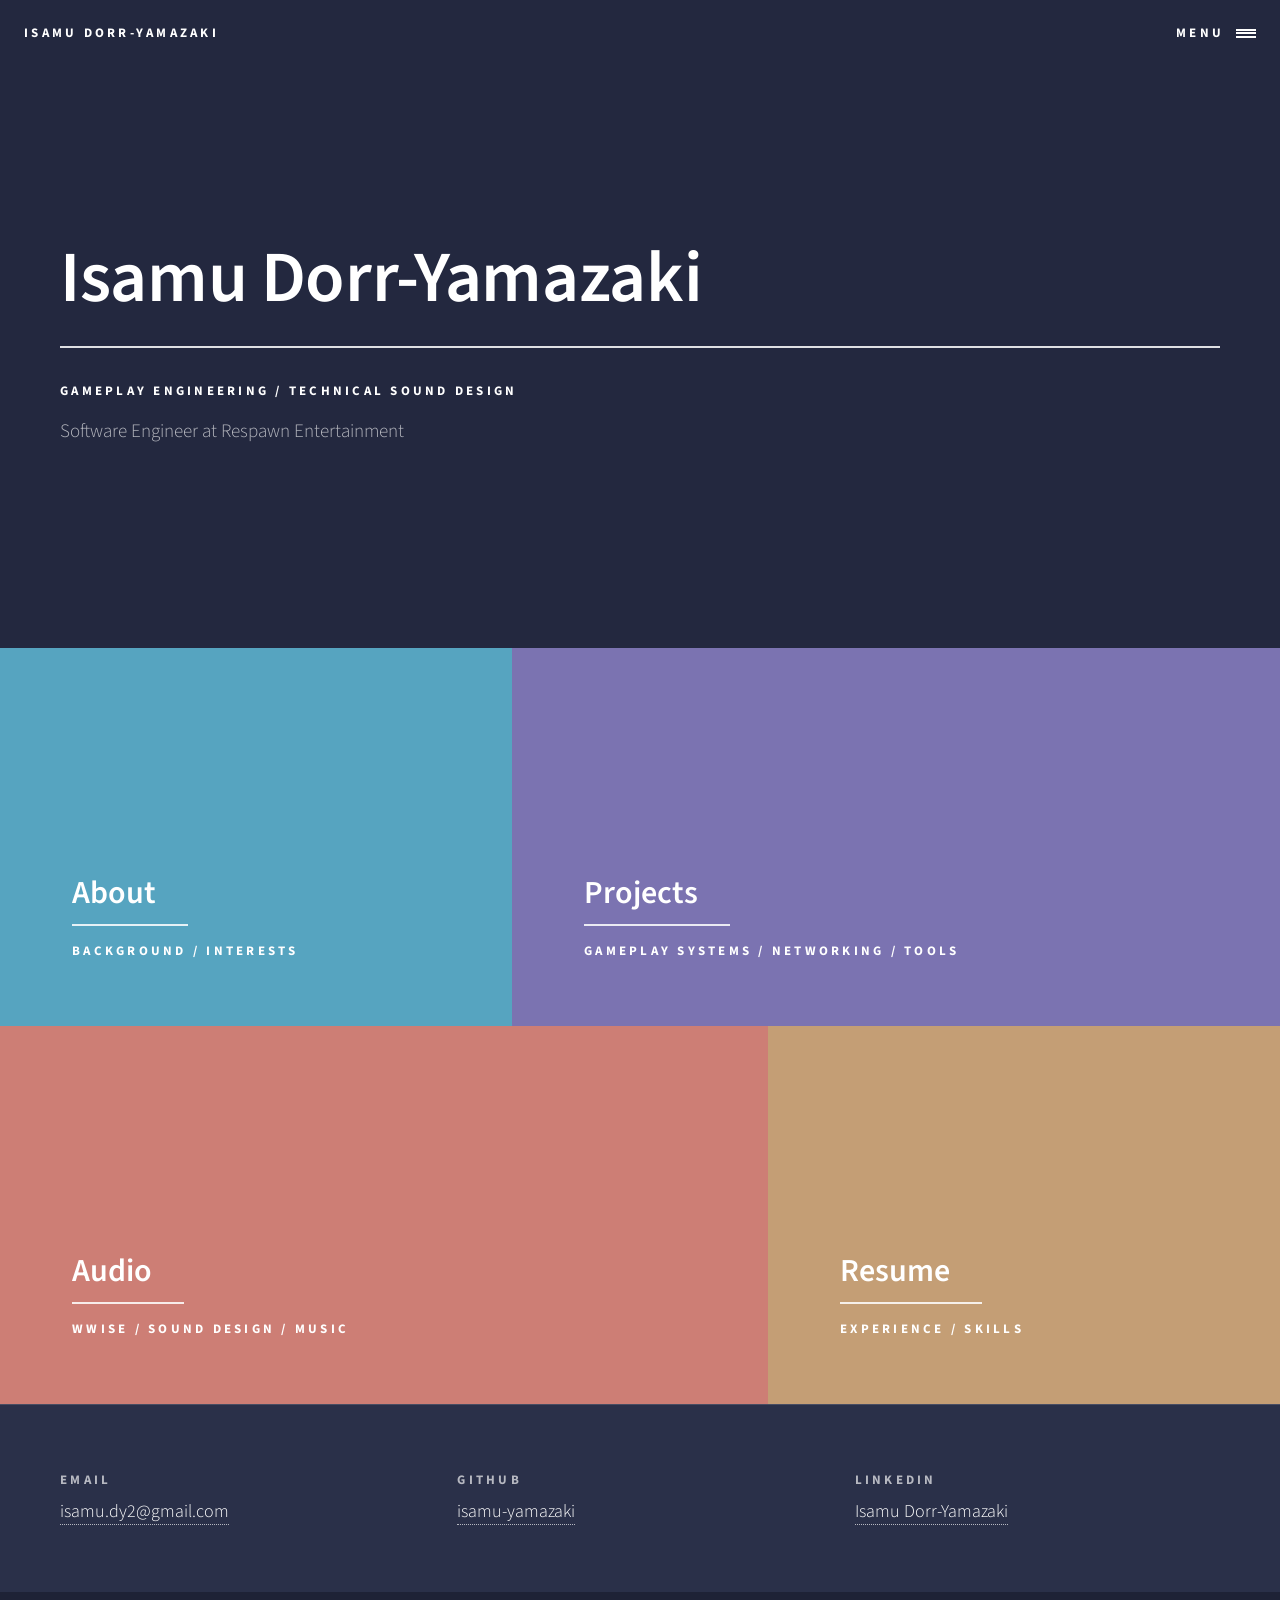
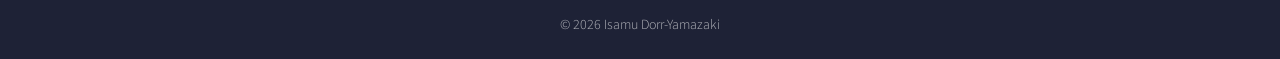
==== index.html @ 68e5e715 "Add initial files" ====
<!DOCTYPE html>
<html lang="en">
<head>
  <meta charset="UTF-8">
  <meta name="viewport" content="width=device-width, initial-scale=1">
  <title>Isamu Dorr-Yamazaki</title>
  <meta name="description" content="Isamu Dorr-Yamazaki, software engineer at Respawn Entertainment. Gameplay systems and technical audio.">
  <link rel="preconnect" href="https://fonts.googleapis.com">
  <link rel="preconnect" href="https://fonts.gstatic.com" crossorigin>
  <link href="https://fonts.googleapis.com/css2?family=Source+Sans+3:wght@300;400;600;700&display=swap" rel="stylesheet">
  <link rel="stylesheet" href="style.css">
</head>
<body>
  <header class="topbar">
    <a class="logo caps" href="index.html">Isamu Dorr-Yamazaki</a>
    <button class="menu-toggle caps" type="button" aria-controls="menu" aria-expanded="false">Menu <span class="bars"></span></button>
  </header>

  <nav class="menu" id="menu" aria-label="Main">
    <button class="menu-toggle close caps" type="button">Close</button>
    <ul>
      <li><a class="caps" href="index.html">Home</a></li>
      <li><a class="caps" href="about.html">About</a></li>
      <li><a class="caps" href="projects.html">Projects</a></li>
      <li><a class="caps" href="audio.html">Audio</a></li>
      <li><a class="caps" href="resume.html">Resume</a></li>
    </ul>
  </nav>

  <section class="banner">
    <div class="inner">
      <h1>Isamu Dorr-Yamazaki</h1>
      <p class="caps">Gameplay Engineering / Technical Sound Design</p>
      <p class="sub">Software Engineer at Respawn Entertainment</p>
    </div>
  </section>

  <div class="tiles">
    <a class="tile tint-teal" href="about.html" style="background-image: url('images/about.jpg')">
      <div class="label">
        <h2>About</h2>
        <p class="caps">Background / Interests</p>
      </div>
    </a>
    <a class="tile tint-violet" href="projects.html" style="background-image: url('images/projects.jpg')">
      <div class="label">
        <h2>Projects</h2>
        <p class="caps">Gameplay Systems / Networking / Tools</p>
      </div>
    </a>
    <a class="tile tint-coral" href="audio.html" style="background-image: url('images/audio.jpg')">
      <div class="label">
        <h2>Audio</h2>
        <p class="caps">Wwise / Sound Design / Music</p>
      </div>
    </a>
    <a class="tile tint-sand" href="resume.html" style="background-image: url('images/resume.jpg')">
      <div class="label">
        <h2>Resume</h2>
        <p class="caps">Experience / Skills</p>
      </div>
    </a>
  </div>

  <section class="contact" id="contact">
    <div class="inner">
      <div><h3 class="caps">Email</h3><p><a href="mailto:isamu.dy2@gmail.com">isamu.dy2@gmail.com</a></p></div>
      <div><h3 class="caps">GitHub</h3><p><a href="https://github.com/isamu-yamazaki">isamu-yamazaki</a></p></div>
      <div><h3 class="caps">LinkedIn</h3><p><a href="https://www.linkedin.com/in/YOUR-LINKEDIN">Isamu Dorr-Yamazaki</a></p></div>
    </div>
  </section>
  <footer class="copyright">&copy; 2026 Isamu Dorr-Yamazaki</footer>

  <script src="main.js"></script>
</body>
</html>
---- style.css ----
:root {
  --bg: #23283f;
  --bg-alt: #2a3049;
  --bg-deep: #1e2236;
  --text: #ffffff;
  --muted: rgba(255, 255, 255, 0.66);
  --rule: rgba(255, 255, 255, 0.85);
  --hair: rgba(255, 255, 255, 0.14);
  --teal: #5fb8d6;
  --violet: #8a7fc4;
  --coral: #e98c7e;
  --sand: #dfb27e;
  --font: 'Source Sans 3', 'Source Sans Pro', system-ui, sans-serif;
}

* { box-sizing: border-box; }

body {
  margin: 0;
  background: var(--bg);
  color: var(--text);
  font-family: var(--font);
  font-size: 18px;
  font-weight: 300;
  line-height: 1.7;
}

a { color: var(--text); text-decoration: none; border-bottom: 1px dotted var(--muted); }
a:hover { color: var(--teal); border-bottom-color: transparent; }
a:focus-visible, button:focus-visible { outline: 2px solid var(--teal); outline-offset: 3px; }
img { display: block; max-width: 100%; }
strong { font-weight: 600; }

.caps {
  font-size: 13px; font-weight: 700; letter-spacing: 0.25em; text-transform: uppercase;
}

/* ---------- top bar + menu ---------- */
.topbar {
  position: absolute; top: 0; left: 0; right: 0; z-index: 20;
  display: flex; justify-content: space-between; align-items: center;
  padding: 20px 24px;
}
.topbar .logo { border: 0; }
.menu-toggle {
  display: inline-flex; align-items: center; gap: 12px;
  background: none; border: 0; color: var(--text); cursor: pointer; font-family: var(--font); padding: 4px 0;
}
.menu-toggle .bars { width: 20px; height: 9px; border-top: 2px solid; border-bottom: 2px solid; position: relative; }
.menu-toggle .bars::after { content: ""; position: absolute; left: 0; right: 0; top: 1.5px; border-top: 2px solid; }

.menu {
  position: fixed; inset: 0; z-index: 30;
  background: var(--bg-deep);
  display: grid; place-items: center;
  opacity: 0; visibility: hidden; transition: opacity 0.25s, visibility 0.25s;
}
.menu.open { opacity: 1; visibility: visible; }
.menu ul { list-style: none; margin: 0; padding: 0; text-align: center; }
.menu li { margin: 0; border-top: 1px solid var(--hair); }
.menu li:first-child { border-top: 0; }
.menu ul a { display: block; padding: 16px 48px; border: 0; }
.menu .close { position: absolute; top: 20px; right: 24px; }

/* ---------- hero / banner ---------- */
.banner {
  min-height: 72vh; display: flex; align-items: center;
  padding: 120px 24px 80px; background: var(--bg);
}
.banner.short { min-height: 0; padding: 140px 24px 56px; background: var(--bg-deep); }
.banner .inner { width: 100%; max-width: 1160px; margin: 0 auto; }
.banner h1 {
  display: inline-block; width: 100%;
  margin: 0 0 32px; padding-bottom: 28px; border-bottom: 2px solid var(--rule);
  font-size: clamp(44px, 6.5vw, 72px); font-weight: 600; line-height: 1.1; letter-spacing: -0.005em;
}
.banner.short h1 { width: auto; padding-right: 48px; font-size: clamp(40px, 5vw, 56px); }
.banner p { margin: 0; }
.banner .sub { margin-top: 14px; color: var(--muted); font-size: 19px; }

/* ---------- tiles ---------- */
.tiles { display: flex; flex-wrap: wrap; }
.tile {
  position: relative; display: flex; align-items: flex-end;
  min-height: 42vh; padding: 64px 72px; overflow: hidden; border: 0;
  background-size: cover; background-position: center;
}
.tile:nth-child(4n+1), .tile:nth-child(4n) { width: 40%; }
.tile:nth-child(4n+2), .tile:nth-child(4n+3) { width: 60%; }
.tile::before {
  content: ""; position: absolute; inset: 0; background: var(--tint);
  opacity: 0.86; transition: opacity 0.3s;
}
.tile:hover { color: var(--text); }
.tile:hover::before { opacity: 0.94; }
.tile .label { position: relative; }
.tile h2 {
  display: inline-block; margin: 0 0 14px; padding-bottom: 12px; padding-right: 32px;
  border-bottom: 2px solid var(--rule); font-size: 32px; font-weight: 600; line-height: 1.2;
}
.tile p { margin: 0; }
.tint-teal { --tint: var(--teal); }
.tint-violet { --tint: var(--violet); }
.tint-coral { --tint: var(--coral); }
.tint-sand { --tint: var(--sand); }

@media (max-width: 860px) {
  .tile:nth-child(n) { width: 100%; min-height: 34vh; padding: 48px 28px; }
}

/* ---------- spotlights (projects / audio) ---------- */
.spot { display: flex; background: var(--bg-alt); }
.spot:nth-of-type(even) { flex-direction: row-reverse; background: var(--bg-deep); }
.spot .pic { width: 34%; flex-shrink: 0; background-size: cover; background-position: center; position: relative; }
.spot .pic::before { content: ""; position: absolute; inset: 0; background: var(--tint); opacity: 0.35; }
.spot .body { flex: 1; padding: 64px 72px; max-width: 860px; }
.spot h2 {
  display: inline-block; margin: 0 0 18px; padding-bottom: 12px; padding-right: 32px;
  border-bottom: 2px solid var(--rule); font-size: 30px; font-weight: 600; line-height: 1.25;
}
.spot h3 { margin: 26px 0 4px; font-size: 20px; font-weight: 600; }
.spot .caps { margin: 0 0 20px; color: var(--muted); }
.spot p { margin: 0 0 16px; }
.spot ul { margin: 0 0 18px; padding-left: 20px; }
.spot li { margin-bottom: 6px; }
.spot .video { position: relative; aspect-ratio: 16 / 9; margin: 0 0 20px; }
.spot .video iframe { position: absolute; inset: 0; width: 100%; height: 100%; border: 0; }
@media (max-width: 860px) {
  .spot, .spot:nth-of-type(even) { flex-direction: column; }
  .spot .pic { width: 100%; aspect-ratio: 16 / 9; }
  .spot .body { padding: 44px 24px; }
}

.buttons { display: flex; flex-wrap: wrap; gap: 14px; margin-top: 24px; }
.button {
  display: inline-block; padding: 12px 28px; border: 0;
  box-shadow: inset 0 0 0 2px var(--text); color: var(--text);
  font-size: 13px; font-weight: 700; letter-spacing: 0.25em; text-transform: uppercase;
}
.button:hover { color: var(--teal); box-shadow: inset 0 0 0 2px var(--teal); }
.button.fill { background: var(--text); color: var(--bg); }
.button.fill:hover { background: var(--teal); color: var(--bg); }

/* ---------- prose pages ---------- */
.content { padding: 64px 24px; }
.content .inner { max-width: 1160px; margin: 0 auto; }
.content .cols { display: grid; grid-template-columns: 1fr 2fr; gap: 56px; align-items: start; }
.content .cols img { width: 100%; aspect-ratio: 4 / 5; object-fit: cover; }
.content p { margin: 0 0 18px; max-width: 70ch; }
.content h2 { margin: 48px 0 16px; font-size: 26px; font-weight: 600; }
.content h2:first-child { margin-top: 0; }
.content ul { padding-left: 20px; max-width: 70ch; }
.content li { margin-bottom: 6px; }
@media (max-width: 760px) { .content .cols { grid-template-columns: 1fr; gap: 32px; } .content .cols img { max-width: 320px; } }

.job { margin-bottom: 28px; }
.job h3 { margin: 0; font-size: 20px; font-weight: 600; }
.job .caps { margin: 4px 0 8px; color: var(--muted); }
.skills { display: grid; grid-template-columns: 160px 1fr; gap: 10px 24px; margin: 0; }
.skills dt { font-weight: 600; }
.skills dd { margin: 0; }
@media (max-width: 520px) { .skills { grid-template-columns: 1fr; gap: 0; } .skills dd { margin-bottom: 12px; } }

/* ---------- contact footer ---------- */
.contact { background: var(--bg-alt); border-top: 1px solid var(--hair); padding: 64px 24px; }
.contact .inner { max-width: 1160px; margin: 0 auto; display: grid; grid-template-columns: repeat(auto-fit, minmax(220px, 1fr)); gap: 32px; }
.contact h3 { margin: 0 0 6px; color: var(--muted); }
.contact p { margin: 0; }
.copyright { background: var(--bg-deep); color: var(--muted); font-size: 14px; text-align: center; padding: 22px 24px; }

@media (prefers-reduced-motion: reduce) { .menu, .tile::before { transition: none; } }
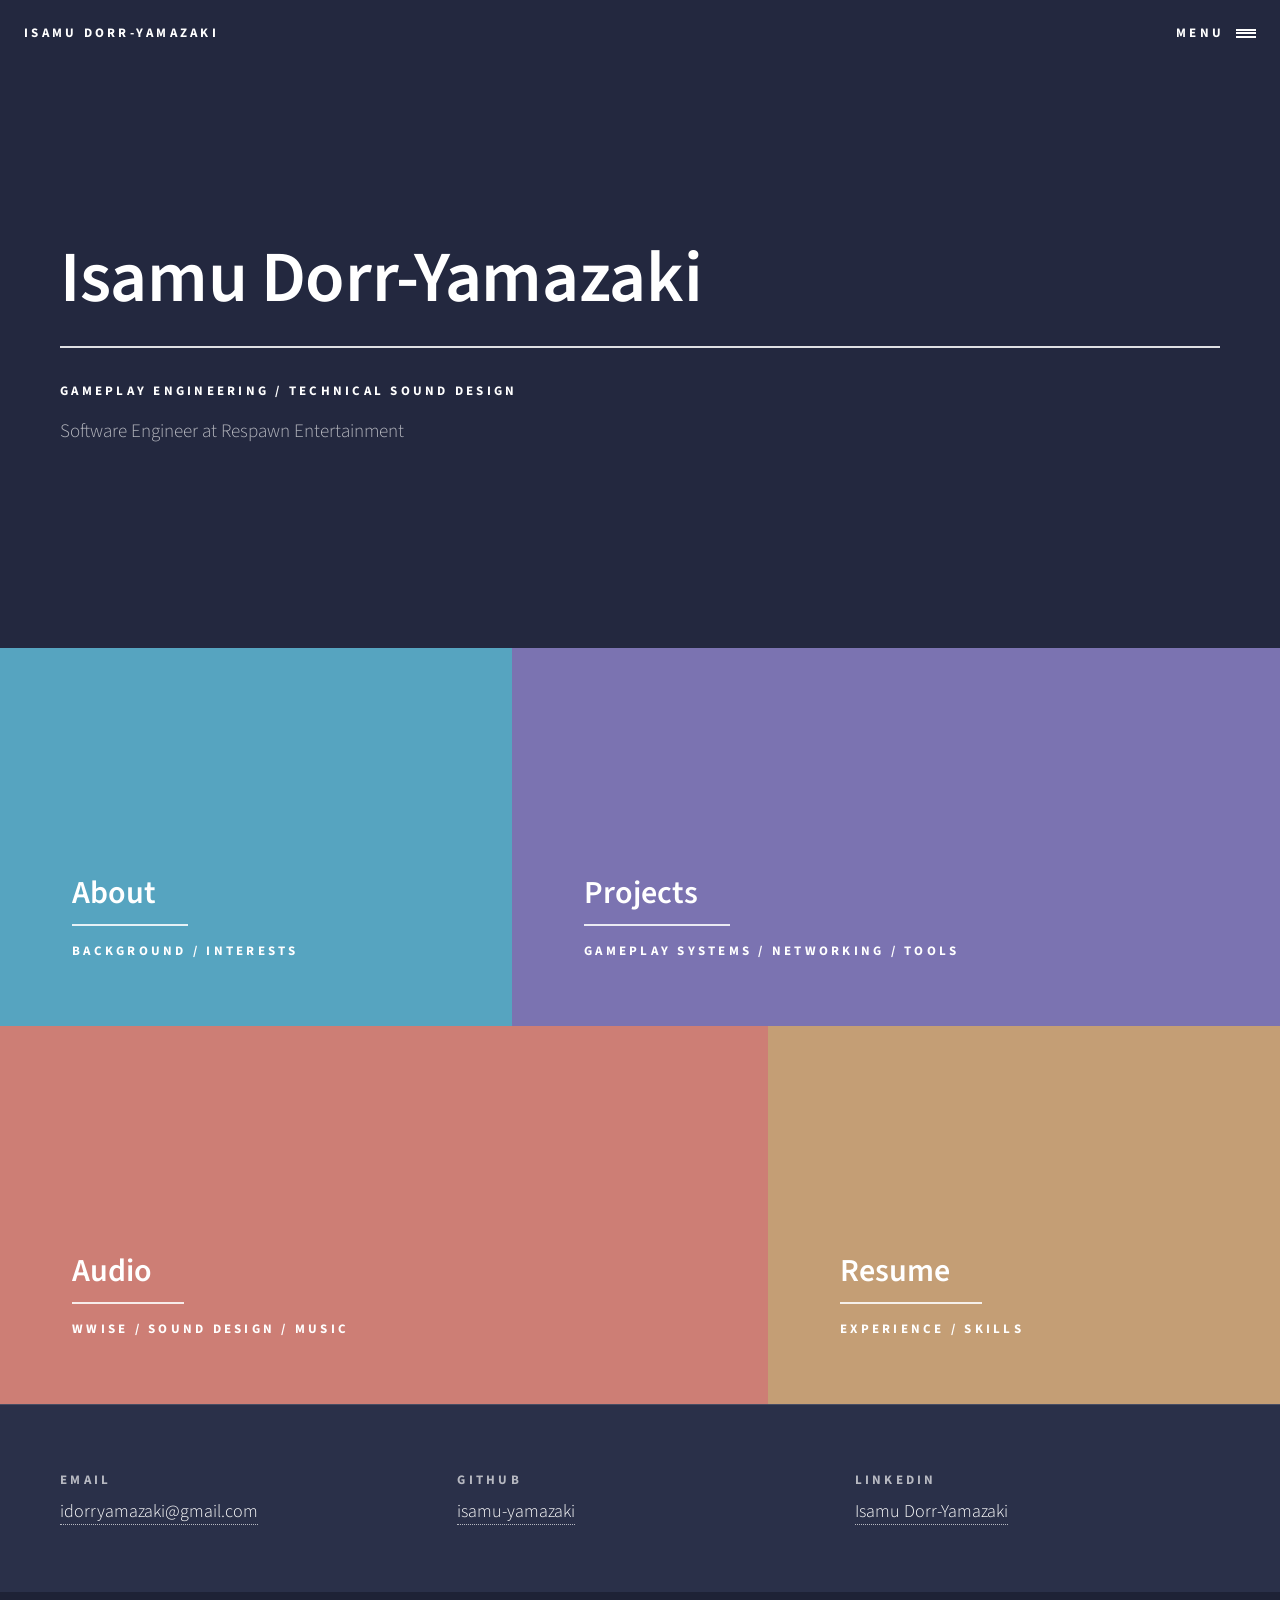
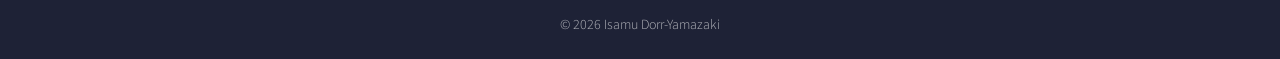
==== commit ab5e93ca: "Update contact email and LinkedIn links" ====
--- a/index.html
+++ b/index.html
@@ -64,9 +64,9 @@
 
   <section class="contact" id="contact">
     <div class="inner">
-      <div><h3 class="caps">Email</h3><p><a href="mailto:isamu.dy2@gmail.com">isamu.dy2@gmail.com</a></p></div>
+      <div><h3 class="caps">Email</h3><p><a href="mailto:idorryamazaki@gmail.com">idorryamazaki@gmail.com</a></p></div>
       <div><h3 class="caps">GitHub</h3><p><a href="https://github.com/isamu-yamazaki">isamu-yamazaki</a></p></div>
-      <div><h3 class="caps">LinkedIn</h3><p><a href="https://www.linkedin.com/in/YOUR-LINKEDIN">Isamu Dorr-Yamazaki</a></p></div>
+      <div><h3 class="caps">LinkedIn</h3><p><a href="https://www.linkedin.com/in/isamuyamazaki/">Isamu Dorr-Yamazaki</a></p></div>
     </div>
   </section>
   <footer class="copyright">&copy; 2026 Isamu Dorr-Yamazaki</footer>
